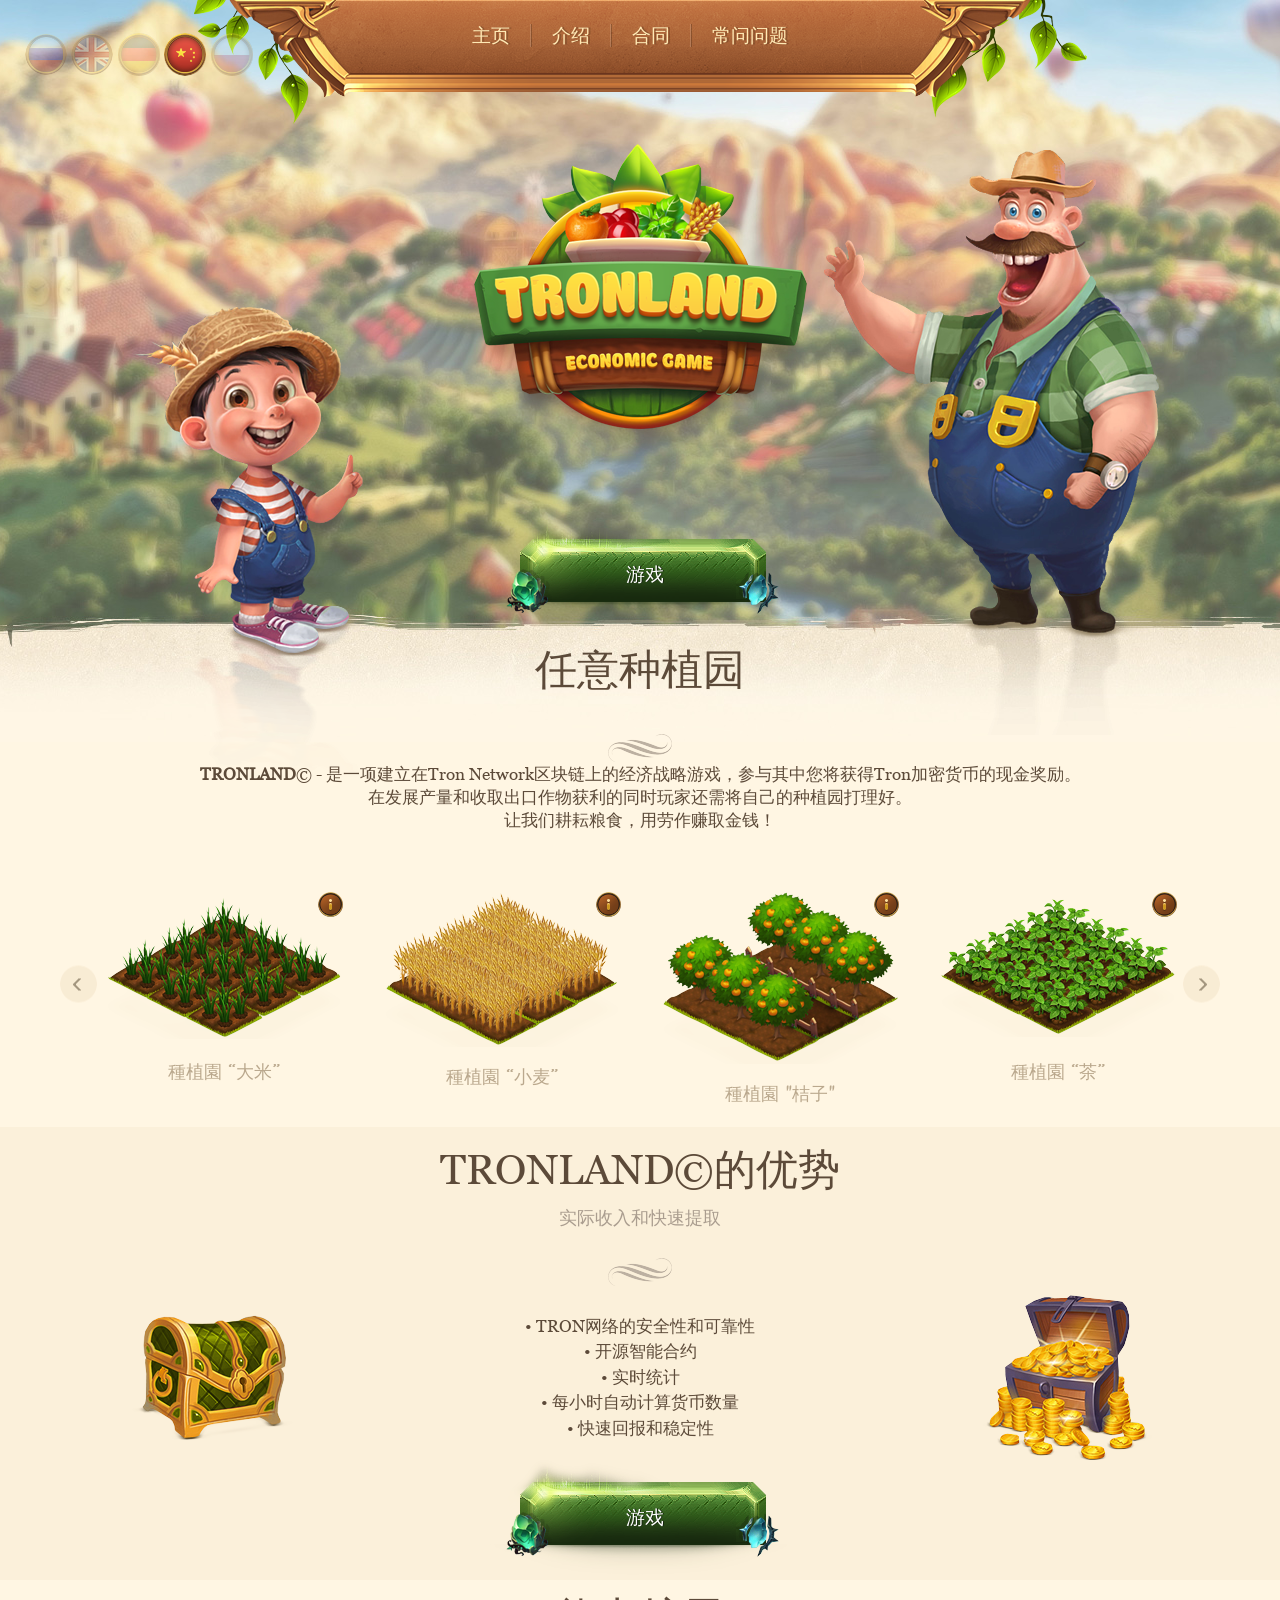
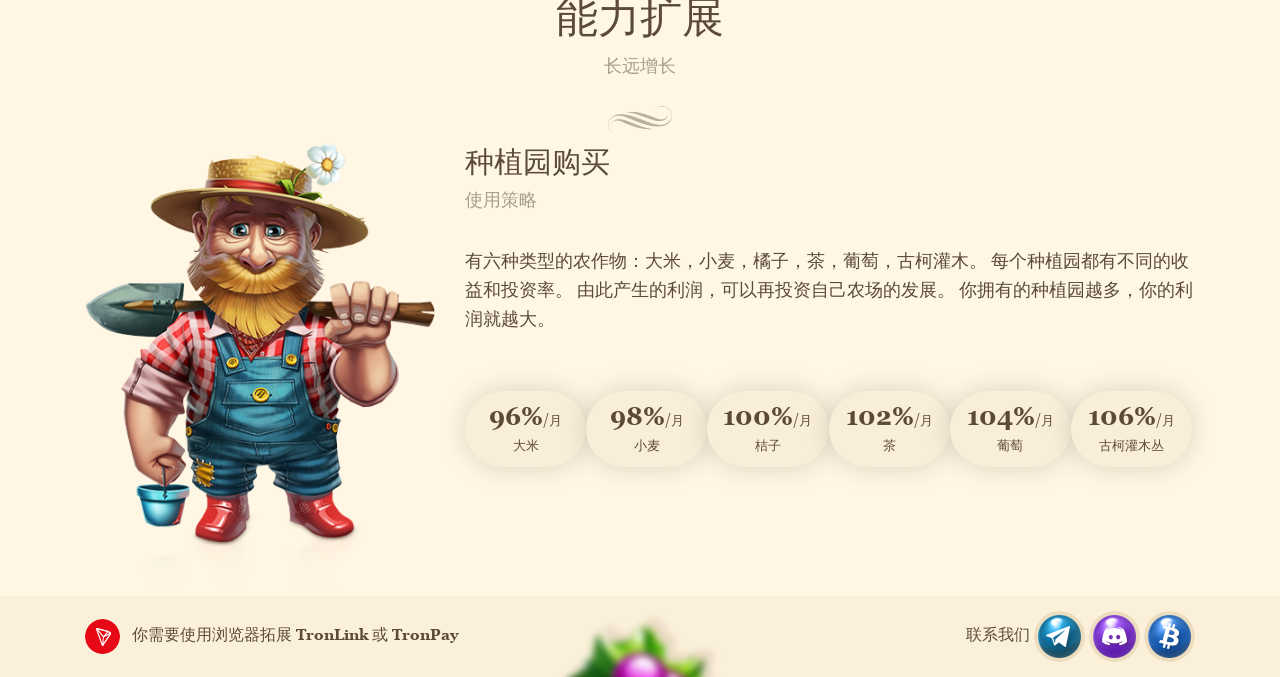
==== cn/index.html @ e92e566b "1" ====
<!DOCTYPE html>
<html lang="ch">

<head>
    <meta charset="UTF-8">
    <meta name="viewport" content="width=device-width, initial-scale=1.0">
    <meta http-equiv="X-UA-Compatible" content="ie=edge">
    <meta name="description" content="Create your plantation, develop it and get cryptocurrency Tron every day!">
    <meta name="keywords" content="tron, land, tron land, smart, contract, investment, throne, tron, coin, trx, game, strategy, earnings on the Internet, passive income, investors, investment fund, income, finance, freebies, simple earnings, how to make money on the Internet, rates, bet, bet, smart contract, cryptocurrency, bounty, bitcoin, bitcoin, money, easy money, mmm, mlm, dice2win, eosbet, mmm3eth, easy invest, iz invest, 333eth, gorgona, investment fund, financial pyramid">
    <link rel="stylesheet" href="../css/bootstrap.min.css">
    <link rel="stylesheet" href="../js/slick/slick.css">
    <link rel="stylesheet" href="../js/slick/slick-theme.css">
    <link rel="stylesheet" href="../css/style.css">
    <link rel="stylesheet" href="../css/media.css">
    <link rel="shortcut icon" href="../img/favico.ico" type="image/x-icon">
    <title>TRONLAND&#169; - 基於Tron網絡的經濟戰略</title>
</head>
<body>
        <div class="modalContent" id="faq">
              
                <div class="content_faq text-center">
                    <div class="close_btn" onclick="$('#faq').hide()"><img src="../img/close.png" alt=""></div>
                    <h3><i><img src="../img/icon_faq.png" alt=""></i>常见问题</h3>
          <p>
                         <span>如何开始游戏?</span><br>
                         在pc端需要下载安装 <a href="https://chrome.google.com/webstore/detail/tronlink/ibnejdfjmmkpcnlpebklmnkoeoihofec" target="_blank">TronLink</a> 或者 <a href="https://chrome.google.com/webstore/detail/tronpay/gjdneabihbmcpobmfhcnljaojmgoihfk" target="_blank">TronPay</a> 进行登录。<br>
                         智能手机请根据型号下载 <a href="https://apple.co/2AW9iX2" target="_blank">TronWallet [iOS]</a> 或者 <a href="https://goo.gl/aGVd5T" target="_blank">TronWallet [Android]</a> 钱包登录。<br>
                         通过任何加密货币交易来增加资金余额
                         <br><br><br>
                         <span>游戏过程</span><br>
                         首先，您需要以1 TRX = 25个硬币的固定费率购买游戏币。<br>
                         接下来，选择一个合适的种植园并用游戏币支付。<br>
                         从这时起，根据收益率，您的种植园将开始盈利。<br><br>
                         

                         <br><span>利润分配</span><br>
        
                         您种植园的所有收入平均分为可用资金和资金库资金。<br>
                          资金库金额可用于购置新种植园以扩大产量和增加利润。<br>
                           闲置资金可以随时取现，也可以用于增加种植园。<br><br><br>
        
                        <span>应计利润</span><br>
                        您的种植园的利润每小时会自动计算一次。<br><br><br>
        
                        <span>您的佣金数量是多少？</span><br>
                        管理费是购买种植园所花费的硬币金额的10％<br><br><br>
        
                        <span>安全系数？</span><br>
                        该项目基于智能合约Tron Network，它是完全去中心化和独立的。合同参与者的所有操作都是绝对透明的。<br><br><br>
        
                        <span>有其他问题？</span><br>
        
                        请在 <a href="https://t.me/tronland_chat_en" target="_blank">Telegram</a> 或者 <a href="https://discord.gg/8NR5qRp" target="_blank">Discord</a> 中聊天咨询。
                        <br><br><br><br><br>
                    </p>
                </div>
            </div>
    <header class="header">
        <div class="container">
                <div class="top_panel">
                <div class="btn_mobail_menu" onclick="$('.menu_block').slideToggle(500)"><img class="mw-100" src="../img/bg/burger.png" alt=""></div>
                <div class="lang_block">
                        <a href="/ru"  class="item_lang"><img src="../img/icon/ru.png" alt=""></a>
                        <a href="/en"  class="item_lang"><img src="../img/icon/en.png" alt=""></a>
                        <a href="/de"  class="item_lang"><img src="../img/icon/de.png" alt=""></a>
                        <a class="item_lang active"><img src="../img/icon/ch.png" alt=""></a>
                        <a href="/pl"  class="item_lang"><img src="../img/icon/pl.png" alt=""></a>
                    </div>
                        <ul class="menu_block">
                            <li>
                                <a href="/cn" class="item_menu">主页</a>
                            </li>
                            <li>
                                <a href="#bl1" class="item_menu">介绍</a>
                            </li>
                            <li>
                                <a href="https://tronscan.org/#/contract/TBhgLbU2qhg2GcnuzteKuD9GK7uiTEQtPk" target="_blank" class="item_menu">合同</a>
                            </li>
                            <li>
                                <a onclick="$('#faq').show()" class="item_menu">常问问题</a>
                            </li>
                        </ul>
                    </div>
            <div class="header_main text-center">
                <a href="game.html" class="logo_block">
                    <img src="../img/logo.png" class="mw-100" alt="">
                </a>
                <div></div>
                <a href="game.html" class="newgame_btn">
                        游戏
                </a>
            </div>
        </div>
    </header>
    <div class="block_info" id="bl2">
        <div class="container">
            <h3 class="title_main">任意种植园 </h3>
            <p class="subtitle_text">
                 
            </p>
            <p class="text_block text-center">
                <b>TRONLAND</b>&#169; - 是一项建立在Tron Network区块链上的经济战略游戏，参与其中您将获得Tron加密货币的现金奖励。<br>
                在发展产量和收取出口作物获利的同时玩家还需将自己的种植园打理好。<br>
                让我们耕耘粮食，用劳作赚取金钱！
                
            </p>
            <div class="slide_lant" >
                <div class="item_plant">
                    <div class="info_plant">
                        <div class="content_plant_slide">
                            <p class="name_plant">大米</p>
                            <div class="info_plant_block text-left">
                                <p>
                                    <i><img src="../img/icon/p2.png" alt=""></i>每小时收入: <span>4</span>
                                </p>
                                <p>
                                    <i><img src="../img/icon/p2.png" alt=""></i>每天收入: <span>96</span>
                                </p>
                                <p>
                                    <i><img src="../img/icon/p3.png" alt=""></i>价格: <span>3000</span>
                                </p>
                            </div>
                        </div>
                    </div>
                    <div class="image_plant">
                        <img src="../img/plant/ris.png" alt="">
                    </div>
                    <p class="title_plant">種植園 “大米”</p>
                </div>
                <div class="item_plant">
                    <div class="info_plant">
                        <div class="content_plant_slide">
                            <p class="name_plant">小麦</p>
                            <div class="info_plant_block text-left">
                                <p>
                                    <i><img src="../img/icon/p2.png" alt=""></i>每小时收入: <span>16</span>
                                </p>
                                <p>
                                    <i><img src="../img/icon/p2.png" alt=""></i>每天收入: <span>384</span>
                                </p>
                                <p>
                                    <i><img src="../img/icon/p3.png" alt=""></i>价格: <span>11.750</span>
                                </p>
                            </div>
                        </div>
                    </div>
                    <div class="image_plant">
                        <img src="../img/plant/phen.png" alt="">
                    </div>
                    <p class="title_plant">種植園 “小麦”</p>
                </div>
                <div class="item_plant">
                    <div class="info_plant">
                        <div class="content_plant_slide">
                            <p class="name_plant">桔子</p>
                            <div class="info_plant_block text-left">
                                <p>
                                    <i><img src="../img/icon/p2.png" alt=""></i>每小时收入: <span>62</span>
                                </p>
                                <p>
                                    <i><img src="../img/icon/p2.png" alt=""></i>每天收入: <span>1488</span>
                                </p>
                                <p>
                                    <i><img src="../img/icon/p3.png" alt=""></i>价格: <span>44.500</span>
                                </p>
                            </div>
                        </div>
                    </div>
                    <div class="image_plant">
                        <img src="../img/plant/orange.png" alt="">
                    </div>
                    <p class="title_plant">種植園 "桔子"</p>
                </div>
                <div class="item_plant">
                    <div class="info_plant">
                        <div class="content_plant_slide">
                            <p class="name_plant">茶</p>
                            <div class="info_plant_block text-left">
                                <p>
                                    <i><img src="../img/icon/p2.png" alt=""></i>每小时收入: <span>220</span>
                                </p>
                                <p>
                                    <i><img src="../img/icon/p2.png" alt=""></i>每天收入: <span>5280</span>
                                </p>
                                <p>
                                    <i><img src="../img/icon/p3.png" alt=""></i>价格: <span>155.000</span>
                                </p>
                            </div>
                        </div>
                    </div>
                    <div class="image_plant">
                        <img src="../img/plant/tea.png" alt="">
                    </div>
                    <p class="title_plant">種植園 “茶”</p>
                </div>
                <div class="item_plant">
                    <div class="info_plant">
                        <div class="content_plant_slide">
                            <p class="name_plant">葡萄</p>
                            <div class="info_plant_block text-left">
                                <p>
                                    <i><img src="../img/icon/p2.png" alt=""></i>每小时收入: <span>680</span>
                                </p>
                                <p>
                                    <i><img src="../img/icon/p2.png" alt=""></i>每天收入: <span>16.320</span>
                                </p>
                                <p>
                                    <i><img src="../img/icon/p3.png" alt=""></i>价格: <span>470.000</span>
                                </p>
                            </div>
                        </div>
                    </div>
                    <div class="image_plant">
                        <img src="../img/plant/vino.png" alt="">
                    </div>
                    <p class="title_plant">種植園 “葡萄”</p>
                </div>
                <div class="item_plant">
                    <div class="info_plant">
                        <div class="content_plant_slide">
                            <p class="name_plant">古柯灌木丛</p>
                            <div class="info_plant_block text-left">
                                <p>
                                    <i><img src="../img/icon/p2.png" alt=""></i>每小时收入: <span>1400</span>
                                </p>
                                <p>
                                    <i><img src="../img/icon/p2.png" alt=""></i>每天收入: <span>33.600</span>
                                </p>
                                <p>
                                    <i><img src="../img/icon/p3.png" alt=""></i>价格: <span>950.000</span>
                                </p>
                            </div>
                        </div>
                    </div>
                    <div class="image_plant">
                        <img src="../img/plant/koki.png" alt="">
                    </div>
                    <p class="title_plant">種植園 “古柯灌木丛”</p>
                </div>
            </div>

        </div>
    </div>
    <div class="advantages_block">
        <div class="container advantages_image">
            <h3 class="title_main">TRONLAND©的优势</h3>
            <p class="subtitle_text">
                    实际收入和快速提取 
            </p>
            <div class="row align-items-center">
                <div class="col-12 col-lg-3 text-center">
                    <img src="../img/adv_image_1.png" class="mw-100 mb_bt" alt="">
                </div>
                <div class="col-12 col-lg-6">
                    <p class="text_block text-center list_info">
                        • TRON网络的安全性和可靠性 <br>
                        • 开源智能合约  <br>
                        • 实时统计  <br>
                        • 每小时自动计算货币数量  <br>
                        • 快速回报和稳定性
                    </p>
                </div>
                <div class="col-12 col-lg-3 text-center">
                    <img  src="../img/adv_image_2.png" class="mw-100 mobail_hidden" alt="">
                </div>
            </div>
            <div class="text-center element_new_game">
                <a href="game.html" class="newgame_btn">
                        游戏
                </a>
            </div>
        </div>
    </div>
    <div class="block_info_bottom" id="bl1">
        <div class="container">
            <h3 class="title_main">能力扩展</h3>
            <p class="subtitle_text">
                    长远增长 
            </p>
            <div class="row">
                <div class="col-12 col-lg-4">
                    <div class="image_info_bottom text-center">
                        <img src="../img/pers_3.png" class="mw-100" alt="">
                    </div>
                </div>
                <div class="col-12 col-lg-8">
                    <h4 class="title_mini">种植园购买 </h4>
                    <p class="subtitle_mini">
                            使用策略
                    </p>
                    <p class="text_info_2">
                            有六种类型的农作物：大米，小麦，橘子，茶，葡萄，古柯灌木。 每个种植园都有不同的收益和投资率。 由此产生的利润，可以再投资自己农场的发展。 你拥有的种植园越多，你的利润就越大。
                    </p>
                    <div class="list_statistic">
                        <div class="item_statistic">
                            <span>96%</span>/月<br>
                            大米
                        </div>
                        <div class="item_statistic">
                            <span>98%</span>/月<br>
                            小麦
                        </div>
                        <div class="item_statistic">
                            <span>100%</span>/月<br>
                            桔子
                        </div>
                        <div class="item_statistic">
                            <span>102%</span>/月<br>
                            茶
                        </div>
                        <div class="item_statistic">
                            <span>104%</span>/月<br>
                            葡萄
                        </div>
                        <div class="item_statistic">
                            <span>106%</span>/月<br>
                            古柯灌木丛
                        </div>
                    </div>
                </div>
            </div>
        </div>
    </div>
    <footer class="footer">
        <div class="container">
            <div class="footer_content">
                    <p class="copyright">
                            <i class="mr-2"><img src="../img/icon/copyright.png" alt=""></i> 你需要使用浏览器拓展 <a href="https://chrome.google.com/webstore/detail/tronlink/ibnejdfjmmkpcnlpebklmnkoeoihofec" target="_blank">TronLink</a> 或 <a href="https://chrome.google.com/webstore/detail/tronpay/gjdneabihbmcpobmfhcnljaojmgoihfk" target="_blank">TronPay</a>    
                    </p>
                    <div class="social_block">
                            <span>联系我们</span>
                        <a href="https://t.me/tronland_chat_en" class="item_social" target="_blank"><img src="../img/icon/s1.png" alt=""></a>
                        <a href="https://discord.gg/8NR5qRp" class="item_social" target="_blank"><img src="../img/icon/s2.png" alt=""></a>
                       <a href="https://bitcointalk.org/index.php?topic=5123797.msg50277383" class="item_social" target="_blank"><img src="../img/icon/s3.png" alt=""></a>
                </div>
            </div>
        </div>
    </footer>
    <script src="https://cdnjs.cloudflare.com/ajax/libs/jquery/3.3.1/jquery.min.js"></script>
    <script src="../js/slick/slick.min.js"></script>
    <script src="../js/common.js"></script>
    <script>
        $('.slide_lant').slick({
            dots: false,
            infinite: true,
            arrows: true,
            speed: 300,
            slidesToShow: 4,
            slidesToScroll: 1,
            responsive: [
                {
                    breakpoint: 600,
                    settings: {
                        slidesToShow: 2,
                        slidesToScroll: 2,
                        arrows: false
                    }
                },
                {
                    breakpoint: 480,
                    settings: {
                        slidesToShow: 1,
                        slidesToScroll: 1,
                        arrows: false
                    }
                }
                // You can unslick at a given breakpoint now by adding:
                // settings: "unslick"
                // instead of a settings object
            ]
        });
    </script>
</body>
<!-- Global site tag (gtag.js) - Google Analytics -->
<script async src="https://www.googletagmanager.com/gtag/js?id=UA-136147350-1"></script>
<script>
  window.dataLayer = window.dataLayer || [];
  function gtag(){dataLayer.push(arguments);}
  gtag('js', new Date());

  gtag('config', 'UA-136147350-1');
</script>
</html>
---- css/style.css ----
/*Шрифты*/
@font-face {
    font-family: "Panton";
    src: url("../fonts/Panton\ Black.otf");
}
@font-face {
    font-family: "Georgia";
    src: url("../fonts/georgia.ttf");
}
@font-face {
    font-family: "GeorgiaBold";
    src: url("../fonts/georgiab.ttf");
}
@font-face {
    font-family: "BeerMoney";
    src: url("../fonts/beer_money_Regular.ttf");
}
@font-face {
    font-family: "Calibri";
    src: url("../fonts/calibri.ttf");
}
@font-face {
    font-family: "CalibriBold";
    src: url("../fonts/calibrib.ttf");
}
@font-face {
    font-family: "Gagalin";
    src: url("../fonts/Gagalin-Regular.ttf");
}

/*Reset style*/
* {
    margin: 0;
    padding: 0;
    -webkit-box-sizing: border-box;
    box-sizing: border-box;
}

a,
a:hover {
    text-decoration: none;
    cursor: pointer;
}

li {
    list-style: none;
}

.clear {
    clear: both;
}

ul {
    padding: 0;
    margin: 0;
}
body{
    position: relative;
    background: #fff6e3 url('../img/bg/head_bg.jpg') no-repeat top center;

}
.menu_block{
    background: url('../img/bg/menu_bg.png') no-repeat top center;
    width: 100%;
    max-width: 893px;
    height: 124px;
    margin: 0 auto;
    text-align: center;
    display: flex;
    justify-content: center;
    line-height: 74px;
    padding-right: 20px;
}
.menu_block li:last-child .item_menu{
    border-right: 0;
}
.item_menu img{
    position:relative;
    top:-3px;
}
.menu_block li:first-child .item_menu{
    border-left: 0;
}
.item_menu{
    color: #ffe9b5;
    font:19px Panton;
    text-transform: uppercase;
    text-shadow:2px 0px 0px rgba(80,52,27,0.36);
    padding: 0 20px;
    position: relative;
    border-right: 1px solid rgba(255, 255, 255, 0.15);
    border-left: 1px solid rgba(0, 0, 0, 0.2);
}
.item_menu:before{
    content: url('../img/arr.png');
    position: absolute;
    left: 50%;
    transform: translate(-50%,0);
    top: -27px;
    opacity: 0;
    transition: 0.5s all;
}
.item_menu:hover{
    color: #fff;
}
.item_menu:hover:before{
    opacity: 1;
}
.lang_block{
    position: absolute;
    left: -60px;
    top: 33px;

}
.top_panel{
    position: relative;
}
.item_lang{
    opacity: 0.25;
}
.item_lang.active{
    opacity: 1;
}
.header_main{
    padding-top: 20px;
    position: relative;
}
.header_main:before{
    content: url('../img/pers_1.png');
    position: absolute;
    left: 50px;
    bottom: -152px;
}
.header_main:after{
    content: url('../img/pers_2.png');
    position: absolute;
    right: -49px;
    z-index: 8;
    bottom: -110px;

}
.logo_block{
    display: inline-block;
    margin-bottom: 35px;
    position: relative;
    z-index: 2;
    transition:all 0.5s;
}
.logo_block:hover{
    transform:scale(0.95);
}
.newgame_btn{
    width: 302px;
    height: 115px;
    background: url('../img/btn_new.png') no-repeat center;
    display: inline-block;
    color: #fff;
    font:19px Panton;
    text-transform: uppercase;
    text-shadow: 1px 0px 0px #14220C;
    padding-top: 45px;
    padding-left: 10px;
    transition:all 0.3s;
}
.social_block{
    font: 16px Georgia;
    color: #5c4a39;
}
.newgame_btn:hover{
    color: #fff;
    transform:scale(1.05);
}
.title_main{
    text-align: center;
    margin-top: 10px;
    color: #5c4a39;
    font:42px Georgia;
}
.subtitle_text{
    text-align: center;
    color: #aa9d8f;
    font:18px Georgia;
    position: relative;
    margin-bottom: 65px;
}
.subtitle_text:before{
    content: url('../img/title.png');
    position: absolute;
    left: 50%;
    transform: translate(-50%,0);
    bottom: -60px;
}
.block_info{
    padding-bottom: 5px;
}
.text_block{
    margin-bottom: 60px;
    color: #5c4a39;
    font:17px Georgia;
}
.image_plant{
    margin-bottom: 18px;
    line-height: 150px;
}
.title_plant{
    font:18px BeerMoney;
    color: #baa88d;
}
.info_plant{
    width: 25px;
    height: 25px;
    background: url('../img/ico2.png') no-repeat top center;
    position: absolute;
    right:20px;
    top: 0;
    cursor: pointer;
}
.info_plant:hover{
    background: url('../img/ico.png') no-repeat top center;
}
.advantages_block{
    padding: 5px 0 5px 0;
    background: #fbf0da;
    position: relative;
}
.list_info{
    line-height: 1.5em;
    margin-bottom: 0;
}
.element_new_game{
    margin-top: 0px;
}
.advantages_image{
    position: relative;
}
.block_info_bottom{
    padding: 0px 0;
}
.title_mini{
    color: #5c4a39;
    margin-top: 0;
    font:29px Georgia;
    margin-bottom: 5px;
}
.subtitle_mini{
    color: #aa9d8f;
    font:18px Georgia;
    margin-bottom: 35px;
}
.text_info_2{
    color: #5c4a39;
    font:18px Georgia;
    margin-bottom: 58px;
    line-height: 1.6em;
}
.item_statistic{
    text-align: center;
    height: 76px;
    width: 16.6%;
    border-radius: 38px;
    background: #f9eed8;
    -webkit-box-shadow: 0px 0px 28px 0px rgba(0,0,0,0.15);
    -moz-box-shadow: 0px 0px 28px 0px rgba(0,0,0,0.15);
    box-shadow: 0px 0px 28px 0px rgba(0,0,0,0.15);
    color:#5c4a39;
    font:13px Georgia;
    line-height: 1.9em;
    padding-top: 10px;
}
.list_statistic{
    display: flex;
    justify-content: flex-start;
    align-items: center;
}
.item_statistic span{
    font:25px GeorgiaBold;
}
.footer_content{
    display: flex;
    justify-content: space-between;
    align-items: center;
}
.footer{
    background: #fbf0da url('../img/footer_fruct.png') no-repeat bottom center;
    padding: 15px 0;
}
.copyright{
    color: #5c4a39;
    font:16px Georgia;
    margin-bottom: 0;
}
.copyright a{
    color: #5c4a39;
    font:15px GeorgiaBold;

}
.copyright a:hover{
    color: #5c4a39;
}
.item_plant{
    text-align: center;
    position: relative;
}
.slick-slide img{
    display: inline-block;
}
.slick-prev{
    width: 37px;
    height: 37px;
    background: url('../img/arr_left.png') no-repeat center;
    opacity: 0.7;
    top: 40%;
}
.slick-next{
    width: 37px;
    height: 37px;
    background: url('../img/arr_right.png') no-repeat center;
    opacity: 0.7;
    top: 40%;
}
.slick-next:before,.slick-prev:before{
    content: '';
}
.slick-next:hover, .slick-next:focus{
    background: url('../img/arr_right.png') no-repeat center;
    opacity: 1;
}
.slick-prev:hover, .slick-prev:focus{
    background: url('../img/arr_left.png') no-repeat center;
    opacity: 1;
}
/*Game page*/
.game_page{
    background: #fff6e3 url('../img/bg/game.jpg') no-repeat top center;
}
.block_statistick{
    width: 425px;
    height: 470px;
    background:url('../img/bg/st_left.png') no-repeat top center;
    margin: 35px 0 30px 0;
    padding: 75px 75px 68px 55px;
    display: inline-block;
}
.block_statistick img{
    max-width: 80% !important;
}
.block_statistick2 img{
    max-width: 80% !important;
}
.block_statistick2{
    width: 425px;
    height: 470px;
    background:url('../img/bg/st_right.png') no-repeat top center;
    margin: 35px 0 30px 0;
    padding: 75px 55px 68px 75px;
    display: inline-block;
}
.item_stat{
    position: relative;
    height: 160px;
    margin-bottom: 20px;
}
.text_table_stat{
    position: absolute;
    width: 100%;
    border-radius: 8px;
    border-top:1px solid rgba(255,235,184,0.5);
    background: rgba(252,223,175,0.5);
    padding:8px 0;
    bottom: 0;
    line-height:0.6em;
}
.value_item{
    margin-bottom: 0;
    color: #9b5a33;
    font:16px CalibriBold;
}
.text_table_stat span{
    color: #b8754c;
    font:14px CalibriBold;
}
.title_stat_block{
    width:190px;
    height: 112px;
    background: url('../img/tbl.png') no-repeat top center;
    position: absolute;
    right: 80px;
    top: 35px;

}
.title_stat_block span{
    color: #8d4f06;
    font:22px Gagalin;
    text-shadow: 1px 1px 0px rgba(255,255,255,0.33);
    transform: rotate(11deg);
    display: block;
    padding-top: 17px;
}
.title_stat_block2{
    width:190px;
    height: 112px;
    background: url('../img/tbl2.png') no-repeat top center;
    position: absolute;
    left: 80px;
    top: 35px;

}
.title_stat_block2 span{
    color: #8d4f06;
    font:22px Gagalin;
    text-shadow: 1px 1px 0px rgba(255,255,255,0.33);
    transform: rotate(-11deg);
    display: block;
    padding-top: 17px;
}
.modal_btn{
    display: inline-block;
    width: 187px;
    height: 71px;
    background: URL('../img/btn_door.png') no-repeat center;
    text-align: center;
    color: #fff;
    font:16px Panton;
    text-transform: uppercase;
    text-shadow: 0px 1px 0px rgba(0,0,0,0.63);
    padding-top: 14px;
    margin: 0 16px;
    transition:all 0.4s;
}
.modal_btn:hover{
    color: #fff;
    transform:scale(1.05);
}
.panel_btn{
    display: flex;
    justify-content: center;
    align-items: center;
    margin-bottom: 15px;
}
.item_game{
    position: relative;
    width: 390px;
    height: 497px;
    background: url('../img/bg/plant_bg.png') no-repeat top center;
    padding: 0 75px 0 55px;
    text-align: center;
    margin: 0 auto 80px auto;
}
.proc{
    color: #995830;
    font:15px CalibriBold;
    text-shadow: 0px 1px 0px #FFB661;
    line-height: 34px;
    margin-bottom: 0;
}
.name_plant{
    color: #995830;
    font:21px CalibriBold;
    text-shadow: 0px 1px 0px #FFB661;
    line-height:45px;
    margin-bottom: 20px;
}
.image_plant_game{
    min-height: 220px;
    line-height: 180px;
   
}
.image_plant_game img{
    position:relative;
    top:0;
    animation: imgAnim 2s linear infinite;
}

@keyframes imgAnim{
    0%{
         top:0;
    }
    50%{
       top:20px;
        
    }
    100%{
        top:0;
    }
}
.info_plant_block{
    padding: 0 0px;
}
.info_plant_block p{
    color: #84542a;
    font:17px CalibriBold;
    position: relative;
}
.info_plant_block p:before{
    content: url('../img/line_plant.png');
    position: absolute;
    bottom: -16px;
    left: 50%;
    transform: translate(-50%,0);
}
.info_plant_block p:last-child:before{
    content: '';
}
.info_plant_block p span{
    float: right;
}
.info_plant_block p i{
    margin-right: 7px;
}
.btn_bue{
    position: absolute;
    width: 230px;
    height: 62px;
    text-align: center;
    color: #fff;
    font:19px Panton;
    background: url('../img/icon/btn_bue.png') no-repeat top center;
    border: 0;
    outline: 0;
    text-transform: uppercase;
    text-shadow: 0px 2px 0px #505e0a;
    line-height: 50px;
    bottom: -40px;
    left: 72px;
    transition:all 0.5s;cursor:pointer;
}
.btn_bue:hover{
    transform:scale(0.95);
}
.modalContent{
    position: fixed;
    left: 0;
    top: 0;
    width: 100%;
    height: 100%;
    background: rgba(0,0,0,0.8);
    z-index: 150;
    overflow-y:scroll; 
}
.content_faq{
    max-width: 471px;
    width: 100%;
    margin: 5% auto 0 auto;
    background: url('../img/bg/faq.png') no-repeat top center;
    padding: 55px 35px;
    position: relative;
}
.content_faq h3{
    color: #93532d;
    font:26px CalibriBold;
    margin-bottom: 25px;
}
.content_faq p{
    color: #a87455;
    font:15px/1.42em CalibriBold;
}
.content_faq span{
    color: #93532d;
    font:18px CalibriBold;
}
.close_btn{
    cursor:pointer;
    position: absolute;
    right: 0;
    top: 5px;
}
.item_menu:not([href]):not([tabindex]),.item_menu:not([href]):not([tabindex]):focus, .item_menu:not([href]):not([tabindex]):hover  {
    color: #ffe9b5;
    text-decoration: none;
}

.modal_btn:not([href]):not([tabindex]),.modal_btn:not([href]):not([tabindex]):focus, .modal_btn:not([href]):not([tabindex]):hover  {
    color: #fff;
    text-decoration: none;
}
#faq{
    display: none;
}
.content_history{
    max-width: 501px;
    width: 100%;
    height: 647px;
    margin: 5% auto 0 auto;
    background: url('../img/bg/his.png') no-repeat top center;
    padding: 25px 65px;
    position: relative;
}
.content_history h3{
    color: #975936;
    font:26px CalibriBold;
    line-height: 90px;
    margin-top: 0;
    margin-bottom: 3px;
}
.tab_inf{
    display: inline-block;
    background: url('../img/bg/bgt.png') no-repeat top center;
    width: 160px;
    height: 64px;
    padding-top: 2px;
    color: #995830;
    font:15px CalibriBold;
    margin:  0 5px;
}
.tab_inf span{
    font:17px CalibriBold;
}
.his_table{
    width: 100%;
    margin-top: 30px;
}
.his_table th{
    padding-bottom: 5px;
    color: #bc815c;
    font:14px CalibriBold;
}
.his_table td{
    color: #66432d;
    font:15px CalibriBold;
    padding: 11px 0;
    border-bottom: 1px solid #e6bb7f;
}
.his_table td:last-child{
    color: #fc8135;
}
#history{
    display: none;
}
.text_modal{
    text-align: center;
    color: #975936;
    font:15px CalibriBold;
    margin-top: 30px;
    margin-bottom: 30px;
}
.course_block span{
    color: #995830;
    font:17px CalibriBold;
    vertical-align: middle;
}
.course_block{
    margin-bottom: 15px;
}
.item_course{
    padding: 0 10px;
    color: #995830;
    font:17px CalibriBold;
    line-height: 33px;
    border-radius: 4px;
    background: #f1c063;
    border-top: 1px solid #ffdd72;
    display: inline-block;
    margin-bottom: 0;
    vertical-align: middle;
}
.inp_block span{
    color: #995830;
    font:17px CalibriBold;
    vertical-align: middle;
}
.value_inp{
    width: 97px;
    color: #995830;
    font:17px CalibriBold;
    border: 0;
    outline: 0;
    border-radius: 4px;
    border-top:1px solid #e3b76b;
    height: 38px;
    padding-left: 15px;
    background: #efc27c;
    border-bottom: 1px solid #f9d397;
}
.btn_modal{
    text-align: center;
    color: #fff;
    font:19px Panton;
    border: 0;
    outline: 0;
    width: 230px;
    height: 59px;
    background: url('../img/bg/modal_btn.png') no-repeat top center;
    text-transform: uppercase;
    position: absolute;
    bottom: -49px;
    left: 50%;
    transform: translate(-50%,0);
    cursor: pointer;
}
#wivod,#popol,#rise,#orange,#tea,#koki,#vino,#phen{
    display: none;
}
.content_top{
    max-width: 471px;
    width: 100%;
    min-height: 842px;
    margin: 5% auto 0 auto;
    background: url('../img/bg/top.png') no-repeat top center;
    padding: 25px 35px;
    position: relative;
}
.content_top h3{
    color: #975936;
    font:26px CalibriBold;
    line-height: 90px;
    margin-top: 0;
    margin-bottom: 3px;
}
.content_top h4{
    text-align: center;
    color: #975936;
    font:17px CalibriBold;
    margin-top: 30px;
    margin-bottom: 30px;
    position: relative;
}
.content_top h4 span{
    position: relative;
}
.content_top h4 span:before{
    content:url('../img/icon/tl.png');
    position: absolute;
    top: 3px;
    left: -48px;
}
.content_top h4 span:after{
    content:url('../img/icon/tr.png');
    position: absolute;
    top: 3px;
    right: -48px;
}
.tob_table{
    width: 100%;
    
}
.tob_table th{
    color: #bc815c;
    font:14px CalibriBold;
    padding: 5px 0;
}
.tob_table th:nth-child(2),.tob_table td:nth-child(2){
    border-left: 1px solid #e6bb7f;
    border-right: 1px solid #e6bb7f;
}
.tob_table td{
    color: #66432d;
    font:17px CalibriBold;
    padding: 8px;
    border-bottom: 1px solid #e6bb7f;
}
.num_top{
    display: inline-block;
    width: 29px;
    height: 29px;
    background: url('../img/num.png') no-repeat top center;
    text-align: center;
    line-height: 29px;
    color: #ffe8bc;
}
.table_scroll{
    height: 280px;
    padding-right: 10px;
    overflow-y: scroll;
}
.table_scroll::-webkit-scrollbar{
    width: 6px;
    background: #dfad65;
}
.table_scroll::-webkit-scrollbar-thumb{
    border-radius: 3px;
    background: #ffdda5;
}
.table_scroll2{
    height: 430px;
    padding-right: 10px;
    overflow-y: scroll;
}
.table_scroll2::-webkit-scrollbar{
    width: 6px;
    background: #dfad65;
}
.table_scroll2::-webkit-scrollbar-thumb{
    border-radius: 3px;
    background: #ffdda5;
}
.table_scroll3{
    height: 827px;
    padding-right: 10px;
    overflow-y: scroll;
}
.table_scroll3::-webkit-scrollbar{
    width: 6px;
    background: #dfad65;
}
.table_scroll3::-webkit-scrollbar-thumb{
    border-radius: 3px;
    background: #ffdda5;
}
#top{
    display: none;
}
.btn_mobail_menu{
    position: absolute;
    right:0;
    display: none;
    top:-7px;
    cursor: pointer;
    width: 40px;
}
.content_plant_slide{
    position: absolute;
    width: 275px;
    height: 170px;
    background: url('../img/bg/slide_plant.png') no-repeat top center;
    background-size: 100% 100%;
    right: -80px;
    top: 80%;
    z-index: 150;
    display: none;
}
.info_plant:hover .content_plant_slide{
    display: block;
}
.content_plant_slide .info_plant_block{
    padding: 0 50px;
}
.content_plant_slide .info_plant_block p{
    margin-bottom: 3px;
    font-size: 14px;
}
.content_plant_slide .name_plant{
    margin-bottom: 29px;
}
.content_plant_slide .info_plant_block p:before {
    content: url(../img/line_plant.png);
    position: absolute;
    bottom: -10px;
    left: 50%;
    transform: translate(-50%,0);
}
---- css/media.css ----
@media  screen and (max-width:1170px){
    .advantages_image:before,.advantages_image:after{
        display: none;
    }
    .lang_block {
        position: absolute;
        left: 50%;
        top: 105px;
        transform: translate(-50%,0);
    }
    .mb_bt{
        margin-bottoM:30px;
    }
    .mobail_hidden{
        display:none;
    }
    .header_main:after{
        z-index: 1;
    }
    .title_main{
        font-size:24px;
    }
    .block_info_bottom{
        text-align:center;
    }
    .text_info_2{
        font-size:15px;
    }
    .subtitle_text{
        font-size:16px;
    }
    .game_page{
        background-size: cover;
    }
    

    .modal_btn{
        width: 100%;
        text-align: center;
        margin: 0;
        margin-bottom: 15px;

    }
    .panel_btn{
        display: block;
        margin-bottom:20px
    }
    .content_history{
         padding: 25px 10px;
    }
    .content_faq{
        background-size: cover;
    }
    .name_plant{
        line-height: 46px;
    }
    .item_game{
        width: 320px;
        height: auto;
        background-size: contain;
        padding: 0 55px 0 40px;
    }
    .item_stat{
        height:175px;
    }
    .image_plant_game {
        min-height: 140px;
        line-height: 140px;
    }
    .info_plant_block{
        padding: 0;
    }
    .btn_bue{
        position: relative;
        left: auto;
        width: 100%;
        background-size: contain;
        font-size: 16px;
        bottom: -19px;
        height: auto;
    }
    .menu_block{
        width: 100%;
        top: 92px;
        left: 0;
        position: absolute;
        background: #a05e35;
        text-align: center;
        display: block;
        padding: 20px 0;
        z-index: 50;
        height: auto;
        line-height: 45px;
        display: none;
    }
    .item_statistic{
        width: 100%;
    }
    .list_statistic{
        display: block;
    }
    .footer_content{
        display: block;
        text-align: center;
    }
    .copyright {
        margin-bottom: 20px;
    }
    .logo_block{
        margin-top: 165px;
    }
    .header{
        background: url('../img/bg/mobail.png') no-repeat top center;
        min-height: 92px;
        line-height: 92px;
    }
    .lang_block {
        position: absolute;
        left: 10px;
        top: -8px;
        transform: translate(0,0);
        z-index: 85;
    }
    .btn_mobail_menu{
        display: block;
        z-index: 80;
    }
    .item_menu{
        border: 0;
    }
    .header_main:before,.header_main:after{
        content: '';
    }
            .block_statistick2,.block_statistick{
        background:url('../img/mb_stat.png') no-repeat top center;

        width: 320px;
        padding:75px 55px 0 55px;
        height: auto;
    }
}
@media  screen and (max-width:580px){

}
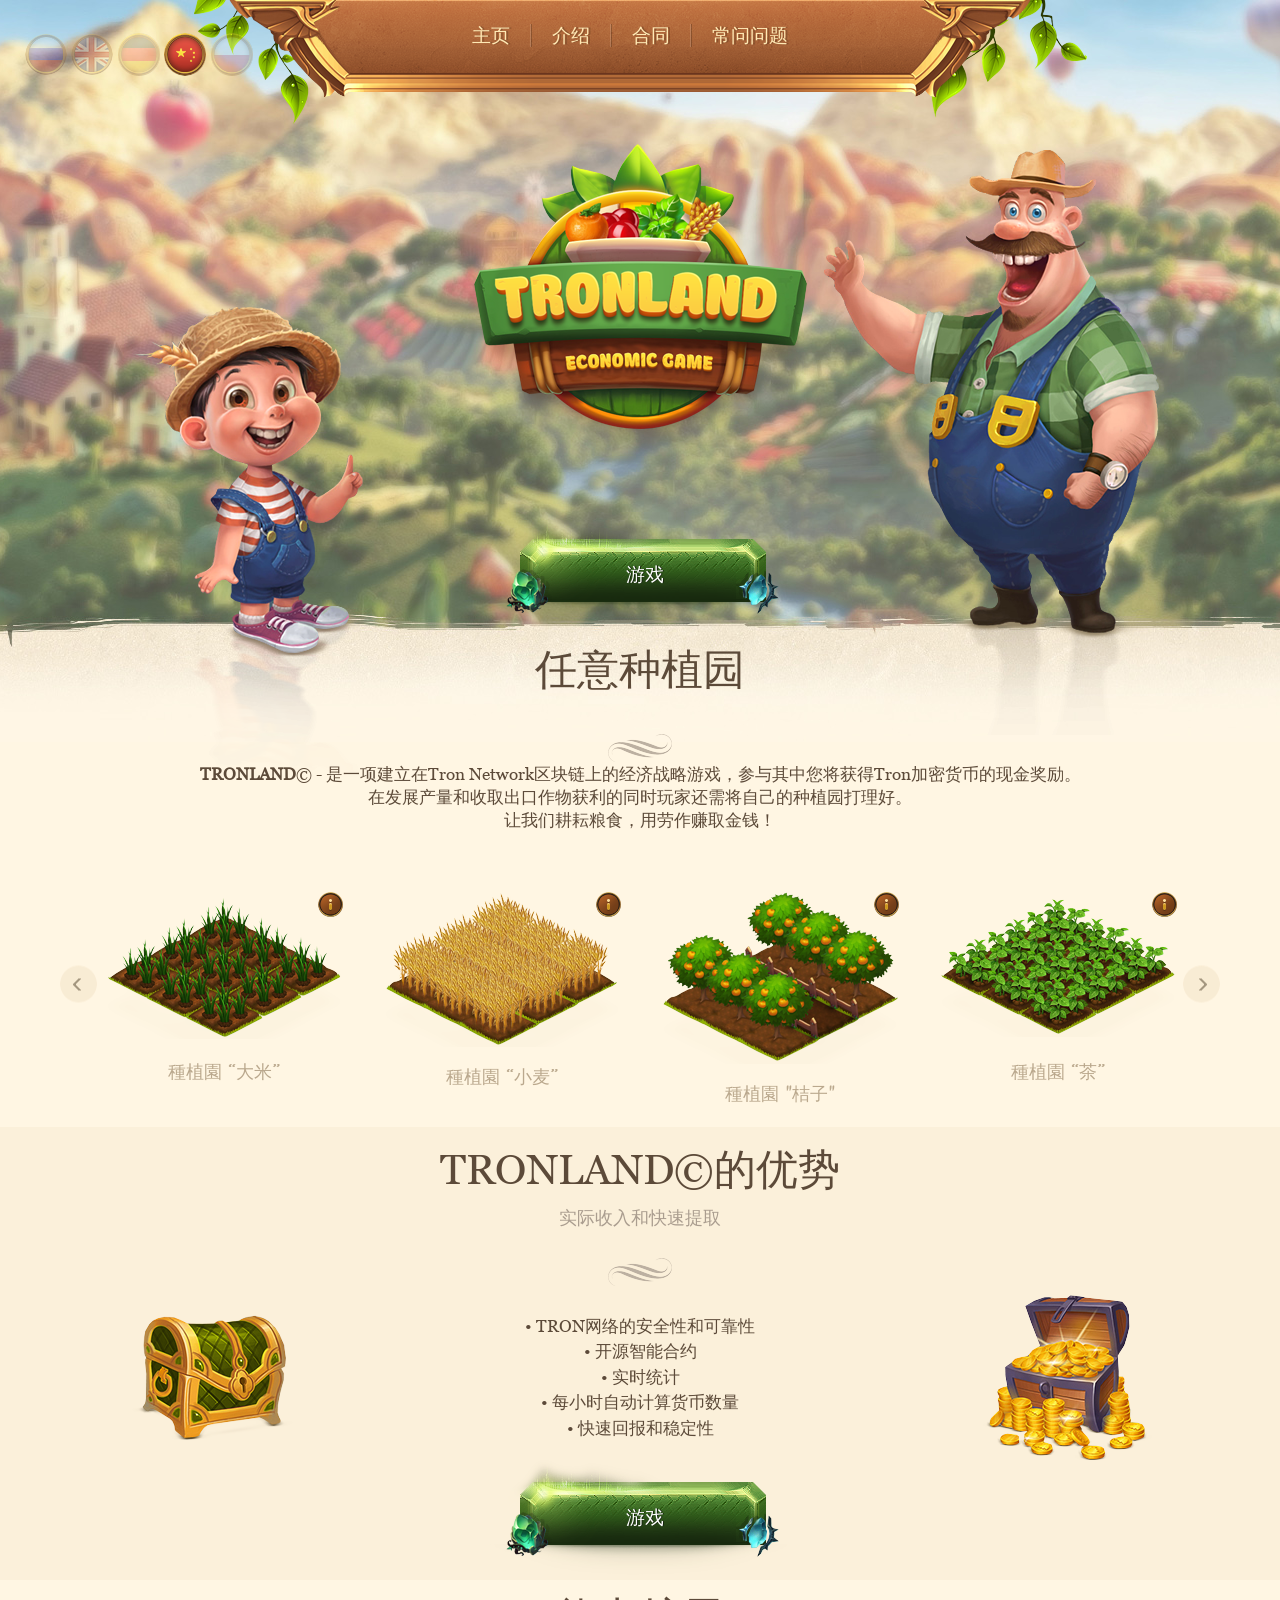
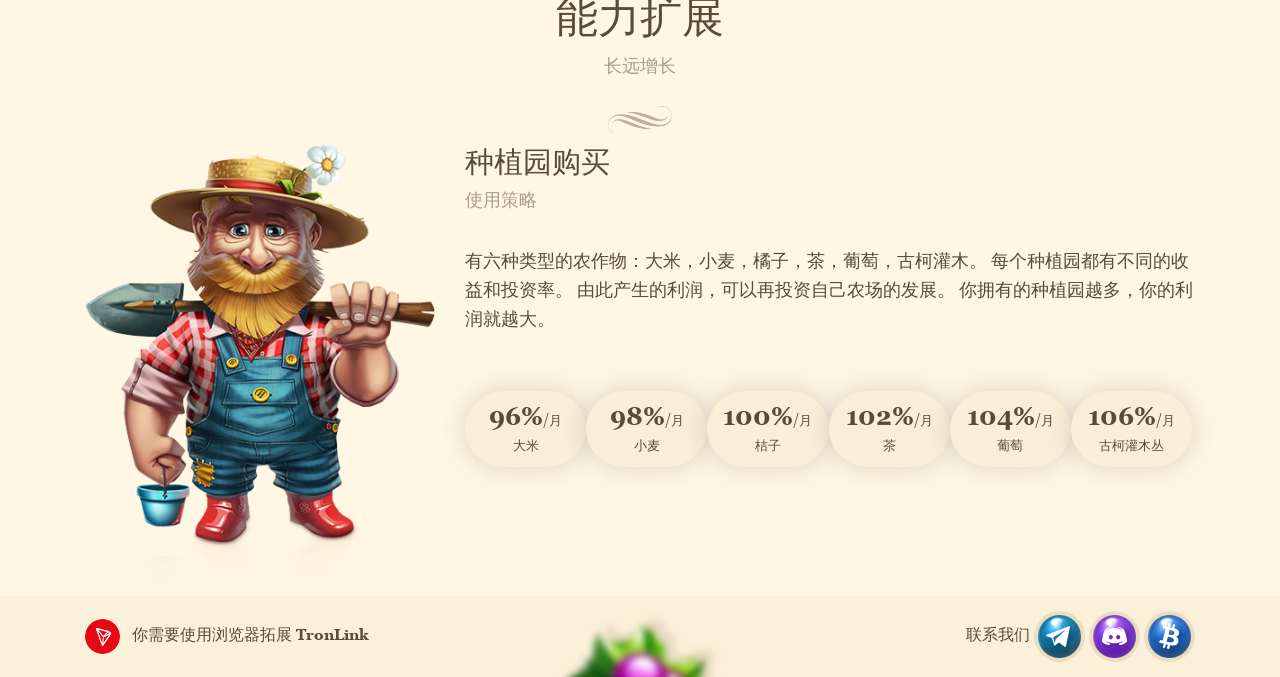
==== commit b5b1e299: "1 1" ====
--- a/cn/index.html
+++ b/cn/index.html
@@ -23,7 +23,7 @@
                     <h3><i><img src="../img/icon_faq.png" alt=""></i>常见问题</h3>
           <p>
                          <span>如何开始游戏?</span><br>
-                         在pc端需要下载安装 <a href="https://chrome.google.com/webstore/detail/tronlink/ibnejdfjmmkpcnlpebklmnkoeoihofec" target="_blank">TronLink</a> 或者 <a href="https://chrome.google.com/webstore/detail/tronpay/gjdneabihbmcpobmfhcnljaojmgoihfk" target="_blank">TronPay</a> 进行登录。<br>
+                         在pc端需要下载安装 <a href="https://chrome.google.com/webstore/detail/tronlink/ibnejdfjmmkpcnlpebklmnkoeoihofec" target="_blank">TronLink</a>  进行登录。<br>
                          智能手机请根据型号下载 <a href="https://apple.co/2AW9iX2" target="_blank">TronWallet [iOS]</a> 或者 <a href="https://goo.gl/aGVd5T" target="_blank">TronWallet [Android]</a> 钱包登录。<br>
                          通过任何加密货币交易来增加资金余额
                          <br><br><br>
@@ -50,7 +50,7 @@
         
                         <span>有其他问题？</span><br>
         
-                        请在 <a href="https://t.me/tronland_chat_en" target="_blank">Telegram</a> 或者 <a href="https://discord.gg/8NR5qRp" target="_blank">Discord</a> 中聊天咨询。
+                        请在 <a href="https://t.me/tronland_en" target="_blank">Telegram</a> 或者 <a href="https://discord.gg/xjKsFAm" target="_blank">Discord</a> 中聊天咨询。
                         <br><br><br><br><br>
                     </p>
                 </div>
@@ -74,7 +74,7 @@
                                 <a href="#bl1" class="item_menu">介绍</a>
                             </li>
                             <li>
-                                <a href="https://tronscan.org/#/contract/TBhgLbU2qhg2GcnuzteKuD9GK7uiTEQtPk" target="_blank" class="item_menu">合同</a>
+                                <a href="https://tronscan.org/#/contract/" target="_blank" class="item_menu">合同</a>
                             </li>
                             <li>
                                 <a onclick="$('#faq').show()" class="item_menu">常问问题</a>
@@ -325,13 +325,13 @@
         <div class="container">
             <div class="footer_content">
                     <p class="copyright">
-                            <i class="mr-2"><img src="../img/icon/copyright.png" alt=""></i> 你需要使用浏览器拓展 <a href="https://chrome.google.com/webstore/detail/tronlink/ibnejdfjmmkpcnlpebklmnkoeoihofec" target="_blank">TronLink</a> 或 <a href="https://chrome.google.com/webstore/detail/tronpay/gjdneabihbmcpobmfhcnljaojmgoihfk" target="_blank">TronPay</a>    
+                            <i class="mr-2"><img src="../img/icon/copyright.png" alt=""></i> 你需要使用浏览器拓展 <a href="https://chrome.google.com/webstore/detail/tronlink/ibnejdfjmmkpcnlpebklmnkoeoihofec" target="_blank">TronLink</a>     
                     </p>
                     <div class="social_block">
                             <span>联系我们</span>
-                        <a href="https://t.me/tronland_chat_en" class="item_social" target="_blank"><img src="../img/icon/s1.png" alt=""></a>
-                        <a href="https://discord.gg/8NR5qRp" class="item_social" target="_blank"><img src="../img/icon/s2.png" alt=""></a>
-                       <a href="https://bitcointalk.org/index.php?topic=5123797.msg50277383" class="item_social" target="_blank"><img src="../img/icon/s3.png" alt=""></a>
+                        <a href="https://t.me/tronland_en" class="item_social" target="_blank"><img src="../img/icon/s1.png" alt=""></a>
+                        <a href="https://discord.gg/xjKsFAm" class="item_social" target="_blank"><img src="../img/icon/s2.png" alt=""></a>
+                       <a href="https://bitcointalk.org/" class="item_social" target="_blank"><img src="../img/icon/s3.png" alt=""></a>
                 </div>
             </div>
         </div>
@@ -372,12 +372,12 @@
     </script>
 </body>
 <!-- Global site tag (gtag.js) - Google Analytics -->
-<script async src="https://www.googletagmanager.com/gtag/js?id=UA-136147350-1"></script>
+<script async src="https://www.googletagmanager.com/gtag/js?id=UA-173617962-1"></script>
 <script>
   window.dataLayer = window.dataLayer || [];
   function gtag(){dataLayer.push(arguments);}
   gtag('js', new Date());
 
-  gtag('config', 'UA-136147350-1');
+  gtag('config', 'UA-173617962-1');
 </script>
 </html>
